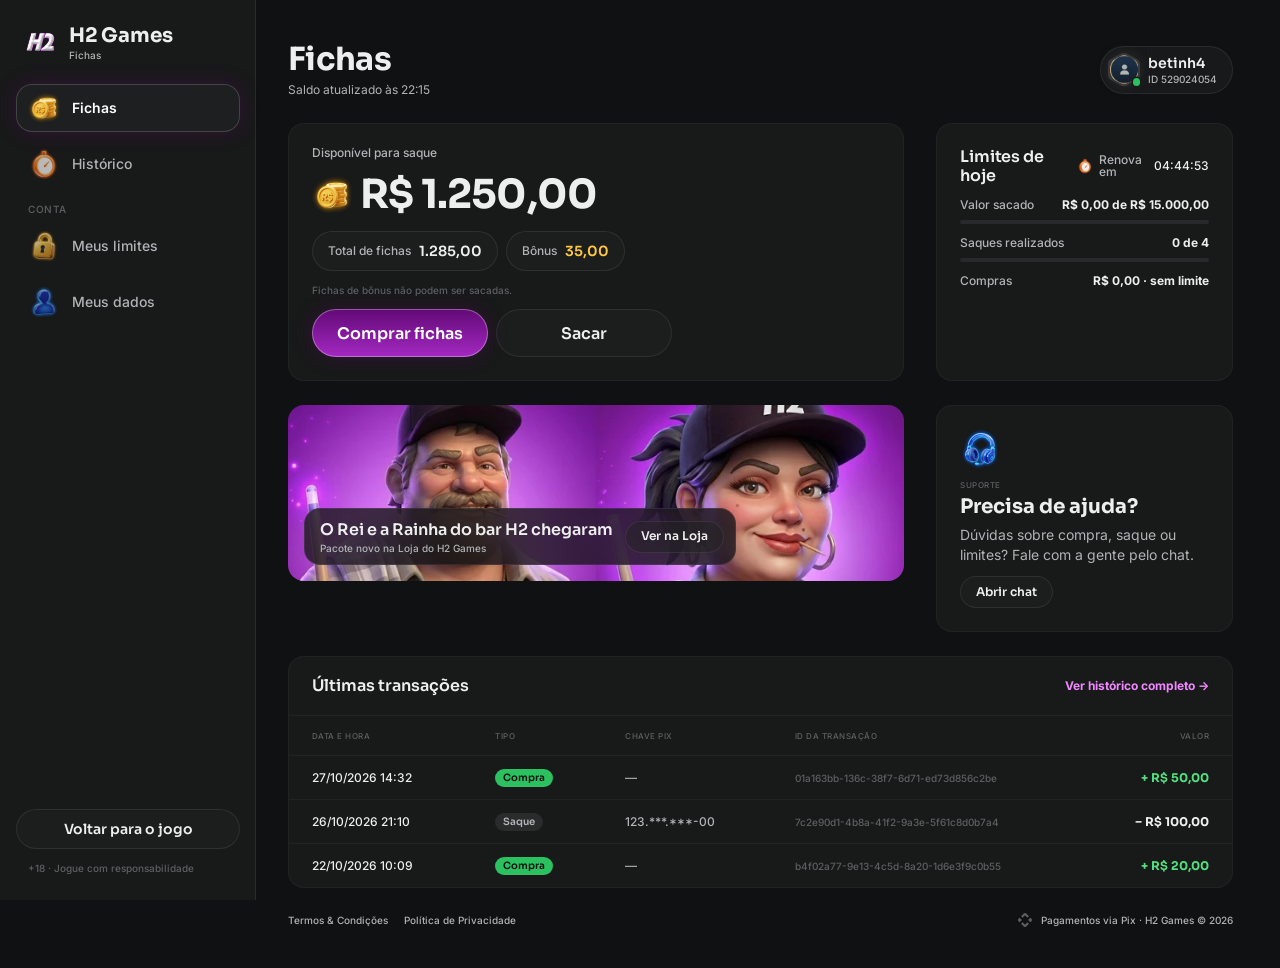
==== fichas/index.html @ 17045046 "H2 Games · protótipo navegável gerado a partir do EstrelaGames (cores, logo, verso, Rei e Rainha do " ====
<!doctype html>
<html lang="pt-BR">
<head>
<meta charset="utf-8">
<meta name="viewport" content="width=device-width, initial-scale=1, viewport-fit=cover">
<meta name="robots" content="noindex, nofollow">
<meta name="theme-color" content="#101112">
<title>Fichas · H2 Games</title>
<link rel="icon" href="../assets/ui/logo_icon.webp">
<link rel="preconnect" href="https://fonts.googleapis.com">
<link rel="preconnect" href="https://fonts.gstatic.com" crossorigin>
<link rel="stylesheet" href="https://fonts.googleapis.com/css2?family=Inter:wght@400;500;600;700&family=Sora:wght@600;700;800&display=swap">
<link rel="stylesheet" href="../css/tokens.css?v=20261027h">
<link rel="stylesheet" href="../css/ui.css?v=20261027h">
<link rel="stylesheet" href="fichas.css?v=20261027h">
</head>
<body>
<svg width="0" height="0" style="position:absolute" aria-hidden="true">
  <defs><clipPath id="hexclip" clipPathUnits="objectBoundingBox"><path id="hexpath" d=""/></clipPath></defs>
  <symbol id="i-chev-l-light" viewBox="0 0 320 512"><path d="M20.7 267.3c-6.2-6.2-6.2-16.4 0-22.6l192-192c6.2-6.2 16.4-6.2 22.6 0s6.2 16.4 0 22.6L54.6 256 235.3 436.7c6.2 6.2 6.2 16.4 0 22.6s-16.4 6.2-22.6 0l-192-192z"/></symbol>
  <symbol id="i-x" viewBox="0 0 384 512"><path d="M324.5 411.1c6.2 6.2 16.4 6.2 22.6 0s6.2-16.4 0-22.6L214.6 256 347.1 123.5c6.2-6.2 6.2-16.4 0-22.6s-16.4-6.2-22.6 0L192 233.4 59.5 100.9c-6.2-6.2-16.4-6.2-22.6 0s-6.2 16.4 0 22.6L169.4 256 36.9 388.5c-6.2 6.2-6.2 16.4 0 22.6s16.4 6.2 22.6 0L192 278.6 324.5 411.1z"/></symbol>
  <symbol id="i-check" viewBox="0 0 448 512"><path d="M438.6 105.4c12.5 12.5 12.5 32.8 0 45.3l-256 256c-12.5 12.5-32.8 12.5-45.3 0l-128-128c-12.5-12.5-12.5-32.8 0-45.3s32.8-12.5 45.3 0L160 338.7 393.4 105.4c12.5-12.5 32.8-12.5 45.3 0z"/></symbol>
  <symbol id="i-copy" viewBox="0 0 448 512"><path d="M208 0H332.1c12.7 0 24.9 5.1 33.9 14.1l67.9 67.9c9 9 14.1 21.2 14.1 33.9V336c0 26.5-21.5 48-48 48H208c-26.5 0-48-21.5-48-48V48c0-26.5 21.5-48 48-48zM48 128h80v64H64V448H256V416h64v48c0 26.5-21.5 48-48 48H48c-26.5 0-48-21.5-48-48V176c0-26.5 21.5-48 48-48z"/></symbol>
  <symbol id="i-pix" viewBox="0 0 24 24"><path d="M6.1 6.3 10.1 2.3a2.7 2.7 0 0 1 3.8 0l4 4-2.3 2.3-2.9-2.9a1 1 0 0 0-1.4 0L8.4 8.6 6.1 6.3zm11.8 11.4-4 4a2.7 2.7 0 0 1-3.8 0l-4-4 2.3-2.3 2.9 2.9a1 1 0 0 0 1.4 0l2.9-2.9 2.3 2.3zM2.3 10.1l1.6-1.6L7.4 12l-3.5 3.5-1.6-1.6a2.7 2.7 0 0 1 0-3.8zm19.4 0a2.7 2.7 0 0 1 0 3.8l-1.6 1.6-3.5-3.5 3.5-3.5 1.6 1.6z"/></symbol>
</svg>

<div class="fx">
  <aside class="side" id="side" aria-label="Menu"></aside>
  <div class="main">
    <header class="mtop" id="mtop"></header>
    <main class="page" id="page"></main>
    <footer class="foot" id="foot"></footer>
  </div>
</div>
<div class="veil" id="veil" hidden><section class="drawer" id="drawer" role="dialog" aria-modal="true"></section></div>
<div class="toast" id="toast"><span class="hint-pill" id="toastTxt"></span></div>

<script src="fichas.js?v=20261027h"></script>
</body>
</html>
---- css/tokens.css ----
/* H2 Games · tokens do DS EstrelaGames (Rjx31bgpOt4m1U8DVKyWtd · modo H2 Games), valores resolvidos 1:1 */
:root{
  color-scheme: dark;
  /* background */
  --bg-default:#101112; --bg-subtle:#181919; --bg-strong:#212223; --bg-raised:#28292a; --bg-inset:#010101; --bg-highlight:#ffffff14; --bg-chrome:#181919; --bg-divider:#28292a; --bg-band:#00000052;
  --bga-default-50:#10111280; --bga-default-75:#101112bf; --bga-subtle-50:#18191980; --bga-subtle-75:#181919bf;
  --bga-strong-25:#21222340; --bga-strong-50:#21222380; --bga-strong-75:#212223bf;
  --bga-secondary-16:#f087ff29; --bga-secondary-32:#f087ff52; --bga-accent-12:#ffc8411f;
  /* border */
  --border-muted:#ffffff14; --border-default:#212223; --border-strong:#383a3b; --border-focus:#620976;
  --border-hl-top:#ffffff29; --border-gold-top:#fbcfffe5; --border-gold-bottom:#6209765c;
  /* text */
  --text-default:#edeeee; --text-muted:#b0b4b6; --text-link:#f087ff; --text-subtle:#5d6062; --text-disabled:#454849;
  --text-brand:#f087ff; --text-success:#52de7e; --text-error:#ff6b6e; --text-prize:#ffc841;
  --text-on-color:#ffffff; --text-on-color-muted:#ffffffd9; --text-on-color-subtle:#ffffffb2; --text-on-light:#101112;
  /* system */
  --sys-info:#77158e; --sys-success:#2cc160; --sys-success-strong:#8cf0a9; --sys-warning:#ffbe2e; --sys-error:#ef4452;
  --sysa-success-25:#2cc16040; --sysa-error-25:#ef445240; --sysa-info-25:#3b74f540;
  --notification-error:#ef4452;
  /* effects */
  --hl-subtle:#ffffff29; --hl:#ffffff52; --hl-strong:#ffffff7a;
  --shadow-faint:#0000001f; --shadow-subtle:#0000003d; --shadow:#00000066; --shadow-strong:#00000080;
  --glow-info:#62097652; --glow-accent:#ffbe2e52; --glow-success:#52de7ea3; --glow-gold:#f087ff52; --glow-blue:#f087ff; --glow-red:#ff6b6e;
  /* surfaces */
  --surface-card-top:#181919; --surface-card-bottom:#101112; --surface-elevated-top:#28292a; --surface-elevated-bottom:#181919;
  /* buttons */
  --btn-primary-top:#620976; --btn-primary-bg:#a429c2; --btn-secondary-border:#77158e;
  --btn-disabled-top:#28292a; --btn-disabled-bg:#28292a; --btn-disabled-text:#454849;
  /* tabs */
  --tab-default-text:#b0b4b6; --tab-container:#212223; --input-border:#212223;
  --tab-padrao:#620976; --tab-padrao-tint:#6209763d; --tab-rosa:#e93d82; --tab-rosa-tint:#e93d823d;
  /* games */
  --game-truco:#e5484d; --game-paulista:#3b74f5; --game-cacheta:#8752f2; --game-tranca:#2cc160; --game-buraco:#1f9a4a;
  --game-poker:#0fa968; --game-sinuca:#2fa35a; --game-todos:#77158e; --game-domino:#14b8a6; --game-dama:#f76b15; --game-xadrez:#5b6cff;
  --game-paulista-tint:#3b74f53d; --game-truco-tint:#e5484d3d; --game-cacheta-tint:#8752f23d; --game-buraco-tint:#1f9a4a3d;
  /* crew */
  --crew-engenheiro:#4fb3ff; --crew-comandante:#f5c542; --crew-piloto:#ff5a36; --crew-navegador:#e86bff; --crew-explorador:#4dffb8;
  --crew-bar:#ff9f43; --crew-reis:#34d399; --crew-nobru:#3d8bff; --crew-inhui:#ff4fb0;
  /* stake / table */
  --stake-padrao-top:#68137c; --stake-padrao-bottom:#3a0b46; --stake-iniciante-top:#1f9a4a; --stake-iniciante-bottom:#1f502c;
  --table-card-top:#1f5a4a; --table-card-bottom:#0f2e2a; --table-stake:#ffc841;
  --plus-bg:#52de7e; --plus-icon:#101112;
  /* cards */
  --card-face:#ffffff; --card-border:#9ea2a4; --suit-red:#c72c3d; --suit-black:#141922; --back-top:#7f2096; --back-bottom:#4d005d;
  /* seat timer */
  --seat-timer-track:#ffffff1f; --seat-timer:#77158e;
  /* type */
  --f-display:"Sora", "Inter", system-ui, sans-serif;
  --f-ui:"Inter", system-ui, -apple-system, sans-serif;
  --f-call:"Industry", "Sora", sans-serif;
  /* marca · H2 Games (sobrescreve) */
  --back-top:#5a036d; --back-bottom:#230f28; --btn-primary-text:#ffffff; --crew-nobru:#A429C2; --crew-inhui:#A429C2; --crew-rainhah2:#F087FF;
}
/* estilos de texto do DS */
.t-d3xl{font:700 64px/1.2 var(--f-display);letter-spacing:-.02em}
.t-d2xl{font:700 48px/1.2 var(--f-display);letter-spacing:-.02em}
.t-dxl{font:700 40px/1.2 var(--f-display);letter-spacing:-.02em}
.t-dl{font:700 32px/1.2 var(--f-display);letter-spacing:-.02em}
.t-dm{font:700 24px/1.2 var(--f-display);letter-spacing:-.01em}
.t-ds{font:700 20px/1.2 var(--f-display);letter-spacing:-.01em}
.t-dxs{font:600 16px/1.2 var(--f-display)}
.t-d2xs{font:600 14px/1.2 var(--f-display)}
.t-d3xs{font:600 12px/1.2 var(--f-display)}
.t-hm{font:700 20px/1.2 var(--f-ui)}
.t-ll{font:500 16px/1 var(--f-ui)} .t-lm{font:500 14px/1 var(--f-ui)} .t-ls{font:500 12px/1 var(--f-ui)} .t-lxs{font:500 10px/1 var(--f-ui)} .t-l2xs{font:500 8px/1 var(--f-ui)}
.t-link{font:700 12px/1.5 var(--f-ui)}
.t-p2xl{font:400 20px/1.5 var(--f-ui)} .t-pm{font:400 14px/1.5 var(--f-ui)} .t-ps{font:400 12px/1.5 var(--f-ui)}
---- css/ui.css ----
/* EstrelaGames · base + componentes do DS (Apple Gamer Style · Glass). Medidas 1:1 com o Figma (frame 375). */
*{box-sizing:border-box}
html,body{height:100%;margin:0}
body{background:#05080c;color:var(--text-default);font-family:var(--f-ui);-webkit-font-smoothing:antialiased;overflow:hidden;-webkit-text-size-adjust:100%}
button{font:inherit;color:inherit;border:0;background:none;padding:0;margin:0;cursor:pointer;-webkit-tap-highlight-color:transparent;text-align:inherit}
button:focus-visible,[role="button"]:focus-visible{outline:2px solid var(--border-focus);outline-offset:2px}
/* cards clicáveis são div[role=button]: o WebKit (iPhone) não estica os filhos de um <button> com flex */
[role="button"]{cursor:pointer;-webkit-tap-highlight-color:transparent;-webkit-user-select:none;user-select:none;outline:0}
input{font:inherit;color:inherit;border:0;background:none;outline:0;padding:0;margin:0;min-width:0}
img,video{display:block;max-width:100%;user-select:none;-webkit-user-drag:none}
svg{display:block}
[hidden]{display:none!important}
.ic{flex:none;object-fit:contain;pointer-events:none}

/* ---------- aparelho ---------- */
.stage-wrap{position:fixed;inset:0;display:flex;align-items:center;justify-content:center}
.phone{position:relative;width:375px;height:812px;background:var(--bg-subtle);overflow:hidden;border-radius:48px;box-shadow:0 0 0 10px #0c1016,0 0 0 11px #2a3340,0 40px 80px rgba(0,0,0,.6);transform-origin:center;display:flex;flex-direction:column}
.status{position:relative;flex:none;height:44px;display:flex;align-items:center;justify-content:space-between;padding:0 26px 0 32px;font:600 15px/1 var(--f-ui);background:var(--bg-subtle);z-index:60;pointer-events:none}
.status .island{position:absolute;left:50%;top:10px;width:118px;height:32px;margin-left:-59px;border-radius:20px;background:#000}
.status .icons{display:flex;gap:6px;align-items:center}
.app{position:relative;flex:1;min-height:0;overflow:hidden}
@media (max-width:520px){
  .phone{width:100vw;height:100vh;height:100dvh;border-radius:0;box-shadow:none;transform:none!important}
  .status{display:none}
  .app{padding-top:env(safe-area-inset-top,0px)}
}
.scr{position:absolute;inset:0;display:flex;flex-direction:column;background:var(--bg-subtle);overflow:hidden}
.app>.scr{top:env(safe-area-inset-top,0px)}
@media (min-width:521px){.app>.scr{top:0}}
.scroll{flex:1;min-height:0;overflow-y:auto;overflow-x:hidden;-webkit-overflow-scrolling:touch;scrollbar-width:none;overscroll-behavior:contain}
.scroll::-webkit-scrollbar,.hscroll::-webkit-scrollbar{display:none}
/* linha com rolagem lateral: sem clip, sangra até a borda da tela (regra Oct 26) */
.hscroll{display:flex;overflow-x:auto;overflow-y:visible;scrollbar-width:none;margin:0 -8px;padding:0 8px;scroll-padding:0 8px;-webkit-overflow-scrolling:touch}

/* ---------- ícones 3D ---------- */
.i16{width:16px;height:16px}.i20{width:20px;height:20px}.i24{width:24px;height:24px}.i28{width:28px;height:28px}.i32{width:32px;height:32px}.i36{width:36px;height:36px}.i40{width:40px;height:40px}.i48{width:48px;height:48px}

/* ---------- header-game (Mobile · Glass) ---------- */
.hdr{position:relative;flex:none;height:64px;display:flex;align-items:center;gap:4px;padding:8px 12px;background:var(--bg-subtle);overflow:hidden;z-index:20}
.hdr::before{content:"";position:absolute;left:48px;top:-70px;width:280px;height:140px;border-radius:50%;background:var(--glow-blue);filter:blur(60px);opacity:.15;pointer-events:none}
.hdr .side{position:relative;flex:1;min-width:0;display:flex;align-items:center;gap:4px}
.hdr .logo{width:24px;height:36px;display:grid;place-items:center;flex:none}
.hdr .logo img{width:25px;height:24px}
.cpill{flex:1;min-width:0;height:34px;display:flex;align-items:center;gap:2px;padding:4px;border-radius:999px;background:linear-gradient(90deg,#52de7e1a,#21222306),var(--bga-strong-50);box-shadow:inset 0 0 0 1px var(--border-muted);overflow:hidden}
.cpill.bonus{padding:4px 8px 4px 4px;background:linear-gradient(90deg,#21222306,#ffc8411a),var(--bga-strong-50)}
.cpill .ic{width:24px;height:24px}
.cpill .t{flex:1;min-width:0;display:flex;flex-direction:column;gap:2px;text-align:left}
.cpill .t small{font:500 8px/1 var(--f-ui);color:var(--text-muted)}
.cpill .t b{font:700 12px/10px var(--f-ui);color:var(--text-default);white-space:nowrap;overflow:hidden;text-overflow:ellipsis}
.cpill.bonus .t b{color:var(--text-prize)}
.cpill .plus{width:20px;height:20px;border-radius:10px;background:var(--plus-bg);display:grid;place-items:center;flex:none}
.cpill .plus svg{width:12px;height:12px;fill:var(--plus-icon)}
.hbell{position:relative;width:36px;height:36px;border-radius:18px;background:var(--bga-strong-50);box-shadow:inset 0 0 0 1px var(--border-muted);display:grid;place-items:center;flex:none}
.hbell .ic{width:28px;height:28px}
.hbell i{position:absolute;left:28px;top:0;width:8px;height:8px;border-radius:50%;background:var(--notification-error)}
.hbell i[hidden]{display:none}

/* ---------- header-avatar (hexágono com borda da tripulação) ---------- */
.hav{position:relative;display:inline-block;flex:none;width:var(--w,44px);height:var(--h,48px)}
.hav .gl{position:absolute;left:-4.5%;top:0;width:109%;aspect-ratio:1;border-radius:50%;background:var(--cc);filter:blur(calc(var(--w,44px) * .16));opacity:.45;pointer-events:none}
.hav .hx{position:absolute;inset:0;-webkit-clip-path:url(#hexclip);clip-path:url(#hexclip);background:var(--cc)}
.hav .hx img{position:absolute;inset:2px;width:calc(100% - 4px);height:calc(100% - 4px);object-fit:cover;object-position:center top;-webkit-clip-path:url(#hexclip);clip-path:url(#hexclip);background:var(--bg-raised)}
.hav .on{position:absolute;left:77%;top:75%;width:23%;aspect-ratio:1;border-radius:50%;background:var(--sys-success);box-shadow:0 0 0 1.5px var(--bg-subtle)}
.hav.xs{--w:24px;--h:26px}.hav.s{--w:32px;--h:35px}.hav.m{--w:44px;--h:48px}.hav.l{--w:56px;--h:60px}
.hav.xs .hx img,.hav.s .hx img{inset:1.5px;width:calc(100% - 3px);height:calc(100% - 3px)}
.hav.empty{height:var(--w)}
.hav.empty .av0{position:absolute;inset:4.5%;width:91%;height:91%}
.hav.empty .add{position:absolute;left:63.6%;top:63.6%;width:27.3%;height:27.3%;border-radius:50%;background:var(--plus-bg);box-shadow:0 0 0 1.2px var(--bg-subtle);display:grid;place-items:center}
.hav.empty .add svg{width:58%;height:58%;fill:var(--plus-icon)}

/* ---------- avatar circular (avatar-estrela-games) ---------- */
.av{position:relative;display:inline-block;vertical-align:middle;flex:none;width:var(--s,48px);height:var(--s,48px);border-radius:50%;background:linear-gradient(180deg,var(--surface-elevated-top),var(--surface-elevated-bottom));box-shadow:inset 0 0 0 var(--bw,2px) #ffffff29}
.av img{position:absolute;inset:var(--bw,2px);width:calc(100% - 2*var(--bw,2px));height:calc(100% - 2*var(--bw,2px));border-radius:50%;object-fit:cover;object-position:center top}
.av.s{--s:32px;--bw:1px}.av.m{--s:48px;--bw:2px}.av.l{--s:80px;--bw:3px}.av.xl{--s:120px;--bw:4px}
.av .lvl{position:absolute;left:50%;bottom:-4px;transform:translateX(-50%);padding:1px 6px;border-radius:999px;background:var(--bg-raised);box-shadow:0 0 0 2px var(--bg-default);font:600 12px/14px var(--f-display);white-space:nowrap}
.av.empty .ph{position:absolute;inset:25%;width:50%;height:50%;fill:#ffffff52}
.av .addb{position:absolute;left:63.3%;top:63.3%;width:36.7%;height:36.7%;border-radius:50%;background:var(--plus-bg);display:grid;place-items:center;box-shadow:0 0 0 3px var(--bg-subtle)}
.av .addb svg{width:50%;height:50%;fill:#fff}

/* ---------- navbar-glass ---------- */
.nav{position:absolute;left:16px;right:16px;bottom:calc(12px + env(safe-area-inset-bottom,0px));height:64px;display:flex;align-items:stretch;padding:4px;border-radius:24px;background:var(--bga-strong-75);box-shadow:inset 0 0 0 1px var(--border-muted);-webkit-backdrop-filter:blur(24px);backdrop-filter:blur(24px);z-index:30}
.nav>button{position:relative;flex:1;min-width:0;display:flex;flex-direction:column;align-items:center;justify-content:center;border-radius:20px}
.nav>button .ic{width:32px;height:32px;opacity:.75}
.nav>button>span{font:500 10px/1 var(--f-ui);color:var(--text-subtle);white-space:nowrap}
.nav>button.on{flex:none;width:104px;justify-content:flex-end;gap:2px;padding-bottom:6px;background:var(--bga-secondary-16);box-shadow:inset 0 0 0 1px var(--hl-subtle),0 0 20px var(--glow-info)}
.nav>button.on .ic{position:absolute;left:28px;top:-14px;width:48px;height:48px;opacity:1}
.nav>button.on .lr{width:100%;display:flex;align-items:center;justify-content:space-between;padding:0 8px}
.nav>button.on .lr span{font:500 10px/1 var(--f-ui);color:var(--text-on-color)}
.nav .lr i{width:16px;height:16px;display:grid;place-items:center}
.nav .lr svg{width:10px;height:16px;fill:var(--text-on-color)}

/* ---------- game-block ---------- */
.gb{position:relative;flex:none;width:72px;height:64px;border-radius:16px;display:flex;flex-direction:column;align-items:center;justify-content:center;padding:4px 0;background:var(--tab-container);box-shadow:inset 0 0 0 1px var(--hl);font:500 10px/1 var(--f-ui);color:var(--text-on-color);white-space:nowrap}
.gb .ic{width:40px;height:40px}
.gb.on{justify-content:flex-end;padding:0 0 6px;background:var(--gc);box-shadow:0 4px 12px var(--gs,transparent)}
.gb.on .ic{position:absolute;left:50%;top:-12px;width:60px;height:60px;margin-left:-30px}
.gb .lk{position:absolute;right:4px;top:4px;width:14px;height:14px;opacity:.8}
.gb.on .lk{display:none}
.games-row{gap:8px;padding-top:12px;margin-top:-12px}
.games-row .gb{width:72px}

/* ---------- tabs ---------- */
.tabs{display:flex;gap:2px;height:44px;padding:4px;border-radius:12px;background:var(--bg-raised);box-shadow:inset 0 0 0 1px var(--input-border)}
.tabs>button{position:relative;flex:1;min-width:0;height:34px;border-radius:8px;display:flex;align-items:center;justify-content:center;padding:8px 16px;font:500 12px/1 var(--f-ui);color:var(--tab-default-text);white-space:nowrap}
.tabs>button.on{background:var(--tc-tint);font:700 12px/18px var(--f-ui);color:var(--text-default)}
.tabs>button.on::after{content:"";position:absolute;left:50%;bottom:0;width:24px;height:3px;margin-left:-12px;border-radius:2px;background:var(--tc);box-shadow:0 0 8px var(--tc)}
.tabs>button .lk{font:500 9px/1 var(--f-ui);margin-left:4px;opacity:.7}
.tabs{--tc:var(--tab-padrao);--tc-tint:var(--tab-padrao-tint)}
.tabs.t-azul{--tc:var(--game-paulista);--tc-tint:var(--game-paulista-tint)}
.tabs.t-vermelha{--tc:var(--game-truco);--tc-tint:var(--game-truco-tint)}
.tabs.t-roxa{--tc:var(--game-cacheta);--tc-tint:var(--game-cacheta-tint)}
.tabs.t-verde{--tc:var(--game-buraco);--tc-tint:var(--game-buraco-tint)}
.tabs.t-rosa{--tc:var(--tab-rosa);--tc-tint:var(--tab-rosa-tint)}

/* ---------- button-glass ---------- */
.btn{display:inline-flex;align-items:center;justify-content:center;gap:8px;white-space:nowrap;transition:transform .12s,filter .12s;flex:none}
.btn:active{transform:scale(.97)}
.btn.l{height:48px;padding:0 24px;border-radius:24px;font:600 16px/1.2 var(--f-display)}
.btn.m{height:40px;padding:0 20px;border-radius:20px;font:600 14px/1.2 var(--f-display)}
.btn.s{height:32px;padding:0 16px;border-radius:16px;font:600 12px/1.2 var(--f-display)}
.btn.xl{height:56px;padding:0 24px;border-radius:28px;font:600 16px/1.2 var(--f-display)}
.btn.m44{height:44px;border-radius:22px}
.btn.pri{background:linear-gradient(180deg,var(--btn-primary-top),var(--btn-primary-bg));box-shadow:inset 0 0 0 1px var(--hl),0 0 20px var(--glow-info);color:var(--btn-primary-text)}
.btn.sec{background:var(--bga-strong-50);box-shadow:inset 0 0 0 1px var(--border-muted);color:var(--text-default)}
.btn:disabled,.btn.dis{background:var(--btn-disabled-bg);box-shadow:none;color:var(--btn-disabled-text);pointer-events:none}
.btn.danger-txt{background:none;box-shadow:none;color:var(--text-error);font:500 14px/1 var(--f-ui)}
.btn.fill{flex:1;min-width:0}
.btn.wide{width:100%}
.btn .ic{width:20px;height:20px}

/* ---------- button-icon ---------- */
.bicon{width:40px;height:40px;border-radius:20px;display:grid;place-items:center;flex:none;background:var(--bga-strong-50);box-shadow:inset 0 0 0 1px var(--border-muted)}
.bicon .ic{width:24px;height:24px}
.bicon.s{width:32px;height:32px;border-radius:16px}.bicon.s .ic{width:20px;height:20px}
.bicon svg{width:14px;height:14px;fill:var(--text-default)}
.bicon.s28{width:28px;height:28px;border-radius:14px}.bicon.s28 svg{width:16px;height:16px}

/* ---------- tag ---------- */
.tag{display:inline-flex;align-items:center;gap:4px;padding:2px 8px;border-radius:999px;font:600 12px/14px var(--f-display);white-space:nowrap;flex:none}
.tag.neutral{background:#ffffff14;color:var(--text-muted)}
.tag.gold{background:#f087ff29;color:var(--text-brand);box-shadow:inset 0 0 0 1px #fbcfff8c}
.tag.success{background:var(--sys-success);color:var(--bg-default)}
.tag.danger{background:var(--sys-error);color:var(--text-default)}
.tag.info{background:var(--sys-info);color:var(--text-default)}
.tag.live{background:var(--sys-error);color:var(--text-default)}
.tag.beginner{background:var(--game-buraco);color:var(--text-default)}

/* ---------- section-title ---------- */
.stitle{display:flex;align-items:center;justify-content:space-between;gap:16px}
.stitle .tx{flex:1;min-width:0;display:flex;flex-direction:column;gap:2px}
.stitle b{font:700 20px/1.2 var(--f-display);letter-spacing:-.01em}
.stitle small{font:500 12px/1 var(--f-ui);color:var(--text-muted)}
.trow{display:flex;align-items:center;justify-content:space-between;gap:8px}
.trow b{font:600 14px/1.2 var(--f-display)}
.trow small{font:500 10px/1 var(--f-ui);color:var(--text-subtle)}

/* ---------- page-top ---------- */
.ptop{flex:none;display:flex;align-items:center;justify-content:space-between;gap:8px;padding:8px;min-height:45px}
.ptop .l{display:flex;align-items:center;gap:8px;min-width:0}
.ptop .back{width:28px;height:28px;border-radius:14px;display:grid;place-items:center;background:var(--bga-strong-50);box-shadow:inset 0 0 0 1px var(--border-muted);flex:none}
.ptop .back svg{width:10px;height:16px;fill:var(--text-default)}
.ptop .tx{display:flex;flex-direction:column;min-width:0}
.ptop .tx b{font:600 16px/1.2 var(--f-display);white-space:nowrap;overflow:hidden;text-overflow:ellipsis}
.ptop .tx small{display:flex;align-items:center;gap:4px;font:500 10px/1 var(--f-ui);color:var(--text-muted)}
.ptop .tx small i{width:6px;height:6px;border-radius:50%;background:var(--sys-success)}

/* ---------- input-search / input ---------- */
.search{display:flex;align-items:center;gap:8px;height:40px;padding:0 16px 0 12px;border-radius:20px;background:var(--bga-strong-50);box-shadow:inset 0 0 0 1px var(--border-muted)}
.search svg{width:16px;height:16px;fill:var(--text-muted);flex:none}
.search input{flex:1;font:500 12px/1 var(--f-ui);color:var(--text-default)}
.search input::placeholder{color:var(--text-muted)}
.field{display:flex;flex-direction:column;gap:8px}
.field>label{font:500 14px/1 var(--f-ui);color:var(--text-default)}
.field .box{display:flex;align-items:center;gap:8px;height:40px;padding:8px 12px;border-radius:12px;background:var(--bga-strong-50);box-shadow:inset 0 0 0 1px var(--border-muted)}
.field .box:focus-within{box-shadow:inset 0 0 0 1px var(--border-focus)}
.field .box input{flex:1;font:400 14px/1.5 var(--f-ui);color:var(--text-default)}
.field .box input::placeholder{color:var(--text-disabled)}
.field .box button svg{width:20px;height:20px;fill:var(--text-muted)}

/* ---------- otp ---------- */
.otp{display:flex;gap:8px;justify-content:center}
.otp .bx{width:48px;height:56px;border-radius:12px;background:#ffffff14;display:grid;place-items:center;font:700 24px/1.2 var(--f-display);color:var(--text-default);box-shadow:inset 0 0 0 1px var(--border-muted)}
.otp .bx.act{background:#ffffff1f;box-shadow:inset 0 0 0 2px var(--border-focus),0 0 12px var(--glow-info)}
.otp .bx.act::after{content:"";width:2px;height:24px;background:var(--border-focus);animation:blink 1s steps(1) infinite}
@keyframes blink{50%{opacity:0}}
.otp-in{position:absolute;opacity:0;pointer-events:none;width:1px;height:1px}

/* ---------- progress ---------- */
.prog{height:4px;border-radius:999px;background:#ffffff1f;overflow:hidden;flex:1}
.prog i{display:block;height:100%;border-radius:inherit;background:var(--tab-padrao);transition:width .3s}

/* ---------- stake-pill ---------- */
.stakes{position:relative;height:128px;overflow:hidden;margin:0 -8px}
.stakes .track{position:absolute;top:8px;left:50%;transform:translateX(-50%);display:flex;align-items:center;gap:8px;height:112px}
.sp{position:relative;flex:none;display:flex;flex-direction:column;border-radius:16px;padding:4px 4px 0;background:linear-gradient(180deg,var(--surface-elevated-top),var(--surface-card-bottom));box-shadow:inset 0 0 0 1px #ffffff29,0 16px 40px var(--shadow);transition:width .25s,height .25s}
.sp .st{position:relative;flex:1;align-self:stretch;border-radius:12px;display:flex;flex-direction:column;align-items:center;justify-content:center;gap:4px;background:linear-gradient(180deg,var(--stake-padrao-top),var(--stake-padrao-bottom));box-shadow:inset 0 0 0 1px var(--hl-subtle),inset 0 2px 8px var(--shadow)}
.sp .v{display:flex;align-items:center;gap:4px;font:600 14px/1.2 var(--f-display);white-space:nowrap}
.sp .v .ic{width:14px;height:14px}
.sp .q{position:absolute;top:4px;right:4px;display:flex;align-items:center;gap:3px;padding:2px 5px;border-radius:8px;background:var(--bga-strong-50);font:500 8px/1 var(--f-ui);white-space:nowrap}
.sp .q::before{content:"";width:5px;height:5px;border-radius:50%;background:var(--sys-success)}
.sp .tg{padding:2px 6px;border-radius:6px;background:var(--bga-strong-50);font:500 8px/1 var(--f-ui);color:var(--text-success)}
.sp .ft{flex:none;display:flex;align-items:center;justify-content:center;gap:3px;padding:4px 0 5px;white-space:nowrap}
.sp .ft small{font:500 8px/1 var(--f-ui);color:var(--text-muted)}
.sp .ft b{font:500 8px/1 var(--f-ui)}
.sp.ini .st{background:linear-gradient(180deg,var(--stake-iniciante-top),var(--stake-iniciante-bottom))}
.sp.S{width:68px;height:68px;padding:4px}
.sp.S .q,.sp.S .ft,.sp.S .tg{display:none}
.sp.M{width:88px;height:88px}
.sp.M .v{font:600 16px/1.2 var(--f-display)} .sp.M .v .ic{width:18px;height:18px}
.sp.L{width:112px;height:112px}
.sp.L .v{font:700 20px/1.2 var(--f-display);letter-spacing:-.01em} .sp.L .v .ic{width:24px;height:24px}
.sp.L .ft b{font:500 10px/1 var(--f-ui)}
.sp.on{box-shadow:inset 0 0 0 2px var(--btn-secondary-border),0 0 20px var(--glow-info)}
.sp.on .st{background:linear-gradient(180deg,var(--btn-primary-top),var(--btn-primary-bg))}
.sp.on.ini .st{background:linear-gradient(180deg,var(--stake-iniciante-top),var(--stake-iniciante-bottom))}
.stake-grid{display:grid;grid-template-columns:repeat(3,minmax(0,1fr));gap:12px}
.stake-grid .sp{width:auto;height:88px}

/* ---------- table-glass (mesa aberta) ---------- */
.tg-row{display:grid;grid-template-columns:repeat(2,minmax(0,1fr));gap:16px 8px}
.tgl{position:relative;height:92px;border-radius:46px;padding:4px;display:flex;background:linear-gradient(180deg,var(--surface-elevated-top),var(--surface-card-bottom));box-shadow:inset 0 0 0 1px #ffffff29,0 16px 40px var(--shadow);text-align:left}
.tgl .felt{flex:1;align-self:stretch;min-width:0;display:flex;align-items:center;padding:10px 12px 6px 70px;border-radius:41px;background:linear-gradient(180deg,var(--table-card-top),var(--table-card-bottom));box-shadow:inset 0 0 0 1px var(--hl-subtle),inset 0 2px 8px var(--shadow)}
.tgl .vals{display:flex;flex-direction:column;gap:4px;min-width:0}
.tgl .vals b{font:600 14px/1.2 var(--f-display);color:var(--table-stake);white-space:nowrap}
.tgl .vals small{font:500 10px/1 var(--f-ui);color:#ffffffb2;white-space:nowrap}
.tgl .seats{display:flex;align-items:center;gap:2px;height:20px}
.tgl .seats .pl{display:flex}
.tgl .seats .pl span{width:20px;height:20px;border-radius:10px;overflow:hidden;background:var(--cc);margin-right:-6px;box-shadow:0 0 0 1px var(--table-card-bottom)}
.tgl .seats .pl span img{width:100%;height:100%;object-fit:cover;object-position:center top}
.tgl .seats em{font:600 12px/14px var(--f-display);font-style:normal;margin-left:8px}
.tgl .tab{position:absolute;left:50%;top:-8px;transform:translateX(-50%);padding:2px 8px;border-radius:8px;background:var(--surface-elevated-top);box-shadow:inset 0 0 0 1px var(--border-muted);font:500 10px/12px var(--f-ui);color:var(--text-subtle);white-space:nowrap}
.tgl .deck{position:absolute;left:14px;top:25px;width:52px;height:52px}
.tgl.locked .felt>*{opacity:.55}
.tgl.pool{border-radius:16px}
.tgl.pool .felt{border-radius:12px;position:relative;overflow:hidden;background:linear-gradient(180deg,#2fa35a,#145c32)}
.tgl.pool .felt::before{content:"";position:absolute;left:30%;top:0;bottom:0;border-left:1px solid #ffffff29}
.tgl.pool .pk{position:absolute;width:10px;height:10px;border-radius:50%;background:#000000b2;box-shadow:inset 0 0 0 1px #ffffff1f}

/* ---------- action-tile ---------- */
.atile{width:80px;height:64px;border-radius:16px;display:flex;flex-direction:column;align-items:center;justify-content:center;background:var(--bga-strong-50);box-shadow:inset 0 0 0 1px var(--border-muted);font:600 14px/1.2 var(--f-display);flex:none}
.atile .ic{width:28px;height:28px}

/* ---------- bottom sheet (sheet glass) ---------- */
.veil{position:absolute;inset:0;z-index:50;background:var(--bga-default-75);display:flex;align-items:flex-end;animation:fade .2s both}
.bsheet{position:relative;width:100%;max-height:calc(100% - 24px);display:flex;flex-direction:column;align-items:stretch;gap:12px;padding:8px 12px calc(24px + env(safe-area-inset-bottom,0px));border-radius:24px 24px 0 0;background:var(--bg-subtle);box-shadow:inset 0 1px 0 var(--hl-subtle),0 16px 40px var(--shadow);animation:up .28s cubic-bezier(.2,.9,.3,1) both;overflow:hidden}
.bsheet.g16{gap:16px}
.bsheet .handle{width:36px;height:4px;border-radius:2px;background:var(--border-muted);align-self:center;flex:none}
.bsheet .scroll{margin:0 -12px;padding:0 12px}
.sh-h{display:flex;align-items:center;gap:12px;flex:none}
.sh-h>.ic{width:36px;height:36px}
.sh-h .tx{flex:1;min-width:0;display:flex;flex-direction:column;gap:2px}
.sh-h .tx b{font:600 16px/1.2 var(--f-display)}
.sh-h .tx small{font:500 10px/1.2 var(--f-ui);color:var(--text-subtle)}
.sh-h .tx small.ok{display:flex;align-items:center;gap:6px;color:var(--sys-success)}
.sh-h .tx small.ok::before{content:"";width:8px;height:8px;border-radius:50%;background:var(--sys-success)}
.xbtn{width:32px;height:32px;border-radius:16px;display:grid;place-items:center;background:var(--bga-strong-50);box-shadow:inset 0 0 0 1px var(--border-muted);flex:none}
.xbtn svg{width:14px;height:14px;fill:var(--text-default)}
@keyframes up{from{transform:translateY(100%)}to{transform:none}}
@keyframes fade{from{opacity:0}}
@keyframes pop{from{transform:scale(.3);opacity:0}}

/* ---------- hint (pílula) / toast ---------- */
.hint-pill{display:inline-flex;align-items:center;gap:4px;padding:4px 12px;border-radius:999px;background:var(--bga-strong-75);box-shadow:inset 0 0 0 1px var(--hl-subtle);font:500 10px/1.2 var(--f-ui);color:var(--text-default);white-space:nowrap;-webkit-backdrop-filter:blur(12px);backdrop-filter:blur(12px)}
.toast{position:absolute;left:50%;top:72px;transform:translate(-50%,-8px);opacity:0;transition:opacity .2s,transform .2s;z-index:90;pointer-events:none;max-width:calc(100% - 32px)}
.toast .hint-pill{font-size:11px;padding:6px 14px;white-space:normal;text-align:center}
.toast.show{opacity:1;transform:translate(-50%,0)}

/* ---------- list / cells ---------- */
.cell{display:flex;flex-direction:column;gap:2px;padding:8px;border-radius:12px;background:var(--bga-strong-50);box-shadow:inset 0 0 0 1px var(--border-muted);min-width:0;flex:1}
.cell small{font:500 10px/1 var(--f-ui);color:var(--text-subtle)}
.cell b{font:600 14px/1.2 var(--f-display);white-space:nowrap}
.card-raised{border-radius:16px;background:var(--bg-raised)}
.muted{color:var(--text-muted)}.subtle{color:var(--text-subtle)}.prize{color:var(--text-prize)}.ok{color:var(--text-success)}.err{color:var(--text-error)}

@media (prefers-reduced-motion: reduce){*,*::before,*::after{animation-duration:.01ms!important;animation-iteration-count:1!important;transition-duration:.01ms!important}}
---- fichas/fichas.css ----
/* H2 Games · Fichas (página fora do app). Usa os tokens e componentes do app (../css/tokens.css + ui.css: .btn, .tabs, .tag, .field, .xbtn, .hav, .toast).
   Celular (Figma W01–W09, 375): header + abas + cartões empilhados, comprar/sacar em tela cheia.
   Computador ≥ 1024 (Figma DW01–DW09, 1920): menu 256 à esquerda, conteúdo 1312 (grade 864 + 416, gap 32), comprar/sacar num drawer de 480. */
html,body{height:auto;min-height:100%}
html{scrollbar-gutter:stable}
body{overflow:auto;background:var(--bg-default)}
body.lock{overflow:hidden}
a{color:inherit;text-decoration:none}
.od{display:none}
.fx{min-height:100vh;display:flex}
.main{flex:1;min-width:0;display:flex;flex-direction:column}
.ic{width:24px;height:24px}

/* ---------- celular: header + abas ---------- */
.side{display:none}
.mtop{position:sticky;top:0;z-index:20;display:flex;flex-direction:column;background:var(--bg-default);padding-top:env(safe-area-inset-top,0px)}
.mtop .row{display:flex;align-items:center;gap:12px;height:60px;padding:0 16px 0 12px;box-shadow:inset 0 -1px 0 var(--border-muted)}
.bk{width:32px;height:32px;border-radius:16px;display:grid;place-items:center;flex:none;background:var(--bga-strong-50);box-shadow:inset 0 0 0 1px var(--border-muted)}
.bk svg{width:10px;height:16px;fill:var(--text-brand)}
.brand{flex:1;min-width:0;display:flex;align-items:center;gap:12px}
.brand img{width:33px;height:32px}
.brand span{display:flex;flex-direction:column;gap:2px}
.brand b{font:700 20px/1.2 var(--f-display);letter-spacing:-.01em}
.brand small{font:500 10px/1 var(--f-ui);color:var(--text-muted)}
.mtop .tabs{margin:12px 12px 0}
.mtop .tabs>button{height:36px}

.page{display:flex;flex-direction:column;gap:12px;padding:12px 12px 0}
.ptitle{display:none}
.ptitle.mob{display:flex;padding:8px 4px 0}
.ptitle .tx{display:flex;flex-direction:column;gap:4px}
.ptitle h1{margin:0;font:700 20px/1.2 var(--f-display);letter-spacing:-.01em}
.ptitle .tx small{font:400 12px/1.4 var(--f-ui);color:var(--text-muted)}
.ptitle .r{display:none}

.card{display:flex;flex-direction:column;gap:16px;padding:16px;border-radius:16px;background:var(--bg-subtle);box-shadow:inset 0 0 0 1px var(--border-default)}
.grid,.col{display:flex;flex-direction:column;gap:12px}

/* saldo */
.bal{gap:12px}
.bal .lbl{font:500 12px/1 var(--f-ui);color:var(--text-muted)}
.amt{display:flex;align-items:center;gap:8px}
.amt .ic{width:32px;height:32px}
.amt b{font:700 32px/1.2 var(--f-display);letter-spacing:-.02em}
.chips{display:flex;flex-wrap:wrap;gap:8px}
.chip{display:inline-flex;align-items:center;gap:8px;height:40px;padding:0 16px;border-radius:20px;background:var(--bga-strong-50);box-shadow:inset 0 0 0 1px var(--border-muted)}
.chip small{font:500 12px/1 var(--f-ui);color:var(--text-muted)}
.chip b{font:600 14px/1.2 var(--f-display)}
.prize{color:var(--text-prize)}
.bal .bnote{font:500 10px/1.4 var(--f-ui);color:var(--text-subtle)}
.acts{display:grid;grid-template-columns:repeat(2,minmax(0,1fr));gap:8px}
.acts .btn{width:100%}

/* limites */
.lim{gap:12px}
.lh{display:flex;align-items:center;justify-content:space-between;gap:8px}
.lh>b{font:700 20px/1.2 var(--f-display);letter-spacing:-.01em}
.renew{display:flex;align-items:center;gap:6px}
.renew .ic{width:16px;height:16px}
.renew small{font:500 12px/1 var(--f-ui);color:var(--text-muted)}
.renew b{font:500 12px/1 var(--f-ui)}
.lrow{display:flex;align-items:center;justify-content:space-between;gap:8px;font:500 14px/1.2 var(--f-ui);color:var(--text-muted)}
.lrow b{font:700 14px/1.2 var(--f-ui);color:var(--text-default);text-align:right}
.lbar{display:block;height:4px;margin-top:-4px;border-radius:2px;background:var(--bg-raised);overflow:hidden}
.lbar i{display:block;height:100%;border-radius:2px;background:var(--tab-padrao)}

/* banner da Loja */
.banner{position:relative;height:168px;border-radius:16px;overflow:hidden;box-shadow:inset 0 0 0 1px var(--border-default)}
.banner>img{width:100%;height:100%;object-fit:cover;object-position:center 30%}
.banner .gl{position:absolute;left:12px;right:12px;bottom:12px;display:flex;align-items:center;gap:12px;padding:12px 12px 12px 16px;border-radius:16px;background:var(--bga-default-75);-webkit-backdrop-filter:blur(24px);backdrop-filter:blur(24px);box-shadow:inset 0 0 0 1px var(--border-muted)}
.banner .gl>span{flex:1;min-width:0;display:flex;flex-direction:column;gap:4px}
.banner .gl b{font:600 14px/1.2 var(--f-display);white-space:nowrap;overflow:hidden;text-overflow:ellipsis}
.banner .gl small{font:500 10px/1 var(--f-ui);color:var(--text-muted)}

/* suporte */
.help{flex-direction:row;align-items:center;gap:12px}
.help>.ic{width:40px;height:40px}
.help .tx{flex:1;min-width:0;display:flex;flex-direction:column;gap:2px}
.help .k{display:none}
.help .tx b{font:600 16px/1.2 var(--f-display)}
.help .tx>span{font:500 12px/1.3 var(--f-ui);color:var(--text-muted)}

/* transações */
.txs{padding:0;gap:0;overflow:hidden}
.th{display:flex;align-items:center;justify-content:space-between;padding:16px;box-shadow:inset 0 -1px 0 var(--border-default)}
.th b{font:600 16px/1.2 var(--f-display)}
.th a{font:700 12px/1.5 var(--f-ui);color:var(--text-link)}
.tbl{display:none}
.tlist{display:flex;flex-direction:column}
.trow{display:flex;align-items:center;justify-content:space-between;gap:12px;padding:16px;box-shadow:inset 0 -1px 0 var(--border-default)}
.trow:last-child{box-shadow:none}
.trow span{display:flex;flex-direction:column;gap:6px}
.trow .l{align-items:flex-start}
.trow .r{align-items:flex-end;text-align:right}
.trow small{font:500 12px/1 var(--f-ui);color:var(--text-muted)}
.trow .r small{font-size:10px;color:var(--text-subtle)}
.trow b{font:700 14px/1.2 var(--f-display)}
.ok{color:var(--text-success)!important}
.tag{font-size:12px;padding:3px 10px}

/* histórico: no celular cada bloco é um cartão */
.hist{background:none;box-shadow:none;padding:0;gap:12px}
.hbar{display:flex;flex-direction:column;gap:12px}
.hbar .tabs>button{height:36px}
.flt{display:flex;gap:8px}
.fbtn,.search{display:flex;align-items:center;gap:8px;height:40px;padding:0 12px;border-radius:12px;background:var(--bg-subtle);box-shadow:inset 0 0 0 1px var(--border-default);font:500 14px/1 var(--f-ui)}
.fbtn{flex:none}
.fbtn .ic,.search .ic{width:20px;height:20px}
.search{flex:1;min-width:0}
.search input{flex:1;font:400 14px/1.5 var(--f-ui)}
.search input::placeholder{color:var(--text-muted)}
.sum{display:grid;grid-template-columns:repeat(3,minmax(0,1fr));gap:8px;padding:16px;border-radius:16px;background:var(--bg-subtle);box-shadow:inset 0 0 0 1px var(--border-default)}
.sum div{display:flex;flex-direction:column;gap:6px}
.sum small{font:500 10px/1 var(--f-ui);color:var(--text-subtle);text-transform:uppercase;letter-spacing:.04em}
.sum div:last-child{text-align:right}
.sum b{font:700 20px/1.2 var(--f-display);letter-spacing:-.01em}
.hl{display:flex;flex-direction:column;border-radius:16px;background:var(--bg-subtle);box-shadow:inset 0 0 0 1px var(--border-default);overflow:hidden}
.hl .trow{box-shadow:inset 0 -1px 0 var(--border-default)}
.pag{padding:16px;text-align:center;font:500 10px/1 var(--f-ui);color:var(--text-subtle)}
.empty{margin:0;padding:32px 16px;text-align:center;font:500 14px/1.4 var(--f-ui);color:var(--text-muted)}

/* dados + avisos */
.dados{gap:0;padding:4px 16px}
.dados div{display:flex;flex-direction:column;gap:6px;padding:12px 0;box-shadow:inset 0 -1px 0 var(--border-default)}
.dados div:last-child{box-shadow:none}
.dados small{font:500 12px/1 var(--f-ui);color:var(--text-muted)}
.dados b{font:500 16px/1.2 var(--f-ui)}
.tip{margin:0;padding:12px;border-radius:12px;background:var(--bg-subtle);box-shadow:inset 0 0 0 1px var(--border-default);font:500 12px/1.4 var(--f-ui);color:var(--text-muted)}

/* rodapé */
.foot{display:flex;flex-direction:column;align-items:center;gap:12px;padding:24px 16px calc(24px + env(safe-area-inset-bottom,0px));font:500 10px/1 var(--f-ui);color:var(--text-subtle)}
.foot .lk{display:flex;gap:16px}
.foot .lk a{color:var(--text-muted)}
.foot .pix{display:flex;align-items:center;gap:8px;color:var(--text-muted)}
.foot .pix svg{width:16px;height:16px;fill:var(--text-subtle)}

/* ---------- comprar / sacar ---------- */
.veil{position:fixed;inset:0;z-index:60;background:var(--bga-default-75);animation:fade .2s both}
.drawer{position:absolute;inset:0;display:flex;flex-direction:column;background:var(--bg-default);overflow-y:auto;animation:dIn .22s ease-out both}
@keyframes fade{from{opacity:0}}
@keyframes dIn{from{transform:translateY(16px);opacity:0}}
.dh{position:sticky;top:0;z-index:2;display:flex;align-items:center;justify-content:space-between;padding:calc(16px + env(safe-area-inset-top,0px)) 16px 16px;background:var(--bg-subtle);box-shadow:inset 0 -1px 0 var(--border-muted)}
.dh b{font:700 20px/1.2 var(--f-display);letter-spacing:-.01em}
.xbtn svg{fill:var(--text-brand)}
.steps{display:flex;align-items:center;gap:8px;margin:0;padding:16px;list-style:none}
.steps>b{flex:1;min-width:8px;height:1px;background:var(--border-default)}
.steps li{display:flex;align-items:center;gap:8px;font:500 12px/1 var(--f-ui);color:var(--text-muted);white-space:nowrap}
.steps i{width:24px;height:24px;border-radius:12px;display:grid;place-items:center;font:500 10px/1 var(--f-ui);font-style:normal;background:var(--bga-strong-50);box-shadow:inset 0 0 0 1.5px var(--border-strong)}
.steps i svg{width:10px;height:10px;fill:var(--text-default)}
.steps li.on{color:var(--text-default)}
.steps li.on i,.steps li.done i{box-shadow:inset 0 0 0 1.5px var(--btn-secondary-border),0 0 8px var(--glow-info)}
.db{display:flex;flex-direction:column;gap:16px;padding:8px 16px calc(32px + env(safe-area-inset-bottom,0px))}
.bmini{display:flex;align-items:center;gap:12px;padding:12px 16px;border-radius:16px;background:var(--bg-subtle);box-shadow:inset 0 0 0 1px var(--border-default)}
.bmini .ic{width:32px;height:32px}
.bmini span{display:flex;flex-direction:column;gap:2px}
.bmini .a{flex:1}.bmini .b{align-items:flex-end}
.bmini small{font:500 10px/1 var(--f-ui);color:var(--text-muted)}
.bmini .a b{font:700 20px/1.2 var(--f-display);letter-spacing:-.01em}
.bmini .b b{font:600 14px/1.2 var(--f-display);color:var(--text-brand)}
.q{margin:0;font:500 14px/1.2 var(--f-ui);color:var(--text-muted)}
.amts{display:grid;grid-template-columns:repeat(4,minmax(0,1fr));gap:8px;margin-top:-4px}
.amts button{height:36px;border-radius:18px;text-align:center;background:var(--bga-strong-50);box-shadow:inset 0 0 0 1px var(--border-muted);font:600 14px/1.2 var(--f-display)}
.amts button.on{background:linear-gradient(180deg,var(--btn-primary-top),var(--btn-primary-bg));box-shadow:inset 0 0 0 1px var(--hl),0 0 12px var(--glow-info)}
.field .box{height:40px;background:var(--bg-default);box-shadow:inset 0 0 0 1px var(--text-muted)}
.info{display:flex;align-items:center;gap:12px;padding:12px;border-radius:12px;background:var(--bg-subtle);box-shadow:inset 0 0 0 1px var(--border-default);font:500 12px/1.3 var(--f-ui);color:var(--text-muted)}
.info svg{width:20px;height:20px;flex:none;fill:var(--text-subtle)}
.info svg.ok{fill:var(--sys-success)}
.note{margin:0;padding:12px;border-radius:12px;background:var(--bg-subtle);box-shadow:inset 0 0 0 1px var(--border-default);font:500 10px/1.4 var(--f-ui);color:var(--text-muted)}
.db .note:first-of-type{margin-top:8px}
.qr{width:200px;height:200px;align-self:center;border-radius:16px;background:#fff;padding:16px}
.qr svg{width:100%;height:100%}
.exp{display:flex;align-items:center;justify-content:center;gap:8px;margin:0;font:500 14px/1 var(--f-ui);color:var(--text-brand)}
.exp .ic{width:16px;height:16px}
.code{display:flex;align-items:center;gap:8px;padding:8px 8px 8px 12px;border-radius:12px;background:var(--bg-subtle);box-shadow:inset 0 0 0 1px var(--border-default)}
.code span{flex:1;min-width:0;overflow:hidden;text-overflow:ellipsis;white-space:nowrap;font:400 14px/1.5 var(--f-ui);color:var(--text-muted)}
.code .xbtn svg{fill:var(--text-default)}
.btn .bi{width:18px;height:18px;fill:currentColor}
.cap{margin:0;text-align:center;font:500 10px/1.4 var(--f-ui);color:var(--text-subtle)}
.fin,.idv{display:flex;flex-direction:column;align-items:center;gap:16px;padding-top:8px;text-align:center}
.fin h2,.idv h2{margin:0;font:700 24px/1.2 var(--f-display);letter-spacing:-.01em}
.fin p,.idv p{margin:0;font:400 14px/1.5 var(--f-ui);color:var(--text-muted)}
.okc{width:48px;height:48px;border-radius:24px;display:grid;place-items:center;background:var(--sys-success);box-shadow:0 0 16px var(--glow-success)}
.okc svg{width:22px;height:22px;fill:var(--bg-default)}
.big{display:flex;align-items:center;gap:8px;font:700 24px/1.2 var(--f-display)}
.big .ic{width:28px;height:28px}
.idv>.ic{width:48px;height:48px}
.fin .btn{width:100%}
.fin .btn .ic{width:20px;height:20px}
.toast{position:fixed;left:50%;top:24px;z-index:80}

/* ---------- computador ---------- */
@media (min-width:1024px){
  .od{display:inline}
  .om{display:none}
  .mtop{display:none}
  .side{position:sticky;top:0;height:100vh;width:256px;flex:none;display:flex;flex-direction:column;gap:24px;padding:24px 16px;background:var(--bg-subtle);box-shadow:inset -1px 0 0 var(--border-muted)}
  .side .brand{flex:none;padding:0 8px}
  .side nav{display:flex;flex-direction:column;gap:8px}
  .side .it{display:flex;align-items:center;gap:12px;height:48px;padding:0 12px;border-radius:16px;font:500 14px/1 var(--f-ui);color:var(--text-muted);transition:background .15s,color .15s}
  .side .it .ic{width:32px;height:32px;opacity:.75}
  .side .it:hover{background:var(--bga-strong-50);color:var(--text-default)}
  .side .it.on{background:var(--bga-strong-75);box-shadow:inset 0 0 0 1px var(--hl-subtle),0 0 20px var(--glow-info);color:var(--text-on-color);font-weight:600}
  .side .it.on .ic{opacity:1}
  .side .lb{padding:8px 12px 0;font:500 10px/1 var(--f-ui);letter-spacing:.06em;text-transform:uppercase;color:var(--text-subtle)}
  .side .sft{margin-top:auto;display:flex;flex-direction:column;gap:12px}
  .side .sft small{padding:0 12px;font:500 10px/1.5 var(--f-ui);color:var(--text-subtle)}
  .page{width:100%;max-width:1376px;margin:0 auto;padding:40px 32px 0;gap:24px}
  .ptitle,.ptitle.mob{display:flex;align-items:center;justify-content:space-between;gap:24px;padding:0}
  .ptitle h1{font:700 32px/1.2 var(--f-display);letter-spacing:-.02em}
  .ptitle .r{display:flex;align-items:center;gap:16px}
  .avail{display:flex;flex-direction:column;align-items:flex-end;gap:4px}
  .avail small{font:500 10px/1 var(--f-ui);color:var(--text-muted)}
  .avail b{font:700 14px/1.2 var(--f-display);color:var(--text-success)}
  .me{display:flex;align-items:center;gap:8px;height:48px;padding:0 16px 0 8px;border-radius:24px;background:var(--bga-strong-50);box-shadow:inset 0 0 0 1px var(--border-muted)}
  .me span{display:flex;flex-direction:column;gap:4px}
  .me b{font:600 14px/1 var(--f-display)}
  .me small{font:500 10px/1 var(--f-ui);color:var(--text-muted)}
  .card{padding:24px}
  .grid{display:grid;grid-template-columns:minmax(0,864fr) minmax(0,416fr);gap:24px 32px}
  .txs{grid-column:1/-1;padding:0}
  .col{max-width:864px;gap:16px}
  .amt .ic{width:40px;height:40px}
  .amt b{font:700 40px/1.2 var(--f-display)}
  .acts{display:flex}
  .acts .btn{width:176px}
  .lh>b{font:600 16px/1.2 var(--f-display)}
  .col .lh>b{font:700 20px/1.2 var(--f-display)}
  .lrow{font-size:12px}.lrow b{font-size:12px}
  .banner{height:176px}
  .banner .gl{left:16px;right:auto;bottom:16px}
  .banner .gl b{font-size:16px}
  .help{flex-direction:column;align-items:flex-start;gap:12px}
  .help .tx{gap:6px}
  .help .k{display:block;font:500 8px/1 var(--f-ui);letter-spacing:.06em;text-transform:uppercase;color:var(--text-subtle)}
  .help .tx b{font:700 20px/1.2 var(--f-display)}
  .help .tx>span{font:400 14px/1.4 var(--f-ui)}
  .th{padding:20px 24px}
  .tlist{display:none}
  .tbl{display:table;width:100%;border-collapse:collapse}
  .tbl th{padding:16px 24px;text-align:left;font:500 8px/1 var(--f-ui);letter-spacing:.06em;text-transform:uppercase;color:var(--text-subtle);box-shadow:inset 0 -1px 0 var(--border-default)}
  .tbl th:last-child,.tbl td:last-child{text-align:right}
  .tbl td{height:44px;padding:0 24px;font:500 12px/1 var(--f-ui);box-shadow:inset 0 -1px 0 var(--border-default)}
  .tbl tr:last-child td{box-shadow:none}
  .tbl td.mu{color:var(--text-muted)}
  .tbl td.id{font-size:10px;color:var(--text-subtle)}
  .tbl td.v{font:700 12px/1 var(--f-display)}
  .tag{font-size:10px;padding:2px 8px}
  .hist{padding:0;gap:0;background:var(--bg-subtle);box-shadow:inset 0 0 0 1px var(--border-default)}
  .hbar{flex-direction:row;align-items:center;gap:8px;padding:16px 24px;box-shadow:inset 0 -1px 0 var(--border-default)}
  .hbar .tabs{flex:none;width:292px}
  .flt{flex:1;gap:8px}
  .sum{display:flex;gap:40px;padding:16px 24px;border-radius:0;background:none;box-shadow:inset 0 -1px 0 var(--border-default)}
  .sum div:last-child{text-align:left}
  .sum small{font-size:8px}
  .sum b{font:600 16px/1.2 var(--f-display)}
  .hl{border-radius:0;background:none;box-shadow:none}
  .pag{text-align:left;padding:16px 24px;box-shadow:inset 0 1px 0 var(--border-default)}
  .dados{padding:8px 24px}
  .foot{flex-direction:row;justify-content:space-between;width:100%;max-width:1376px;margin:0 auto;padding:24px 32px 40px}
  /* comprar / sacar: drawer de 480 à direita */
  .drawer{left:auto;width:480px;background:var(--bg-subtle);box-shadow:-1px 0 0 var(--border-muted),-24px 0 64px var(--shadow-strong);animation-name:dSide}
  @keyframes dSide{from{transform:translateX(32px);opacity:0}}
  .dh{padding:24px 24px 16px;box-shadow:none}
  .steps{padding:8px 24px 16px}
  .db{padding:8px 24px 32px}
  .bmini,.note,.info,.code{background:var(--bg-default)}
}
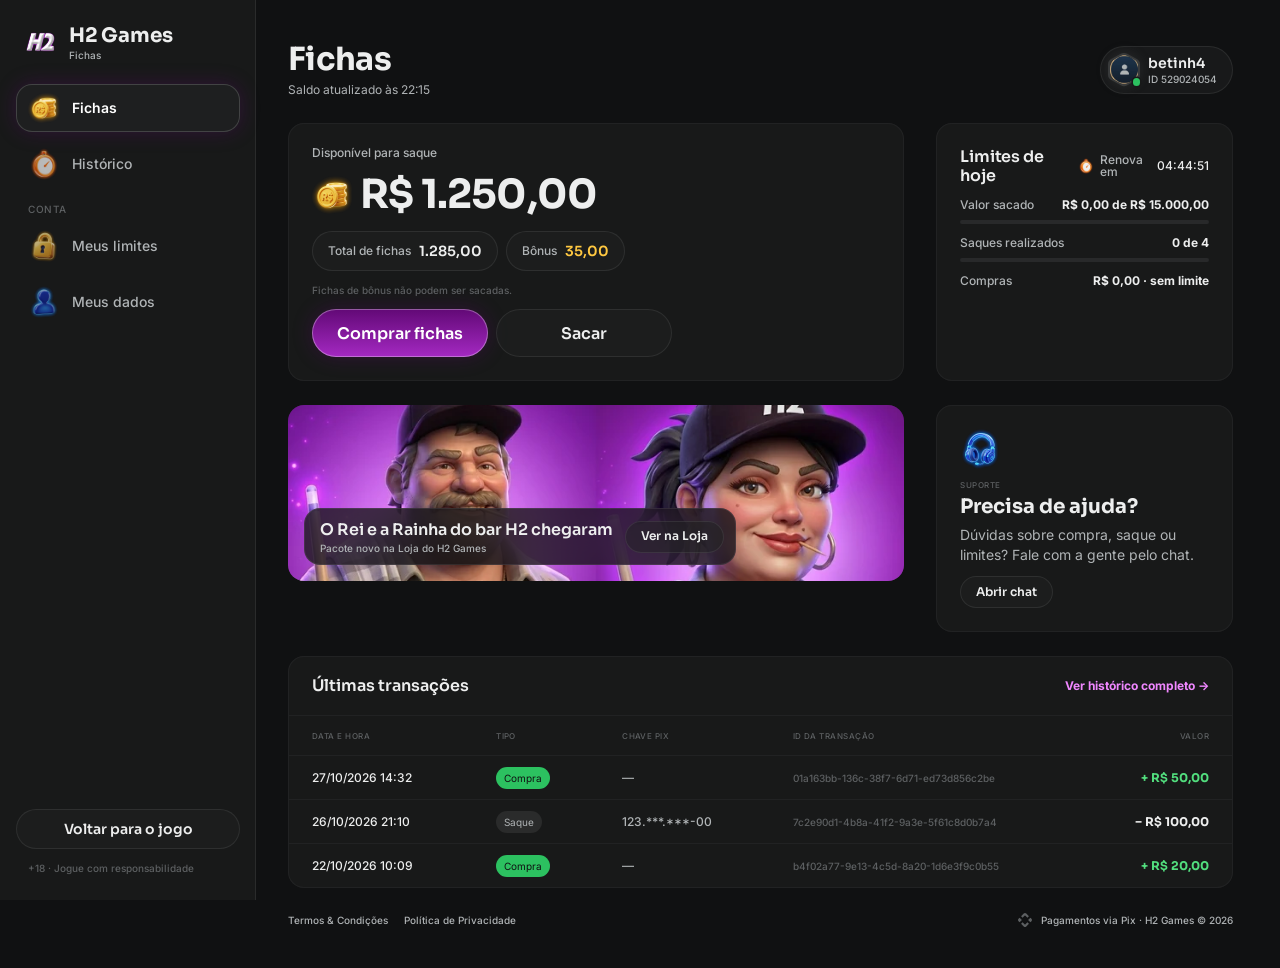
==== commit c34fd8fa: "Header: saldo com dropdown (Saldo total, geral, Bônus, Bônus Fidelidade, livre pra saque, Sacar | Co" ====
--- a/fichas/index.html
+++ b/fichas/index.html
@@ -10,9 +10,9 @@
 <link rel="preconnect" href="https://fonts.googleapis.com">
 <link rel="preconnect" href="https://fonts.gstatic.com" crossorigin>
 <link rel="stylesheet" href="https://fonts.googleapis.com/css2?family=Inter:wght@400;500;600;700&family=Sora:wght@600;700;800&display=swap">
-<link rel="stylesheet" href="../css/tokens.css?v=20261027h">
-<link rel="stylesheet" href="../css/ui.css?v=20261027h">
-<link rel="stylesheet" href="fichas.css?v=20261027h">
+<link rel="stylesheet" href="../css/tokens.css?v=20261117d">
+<link rel="stylesheet" href="../css/ui.css?v=20261117d">
+<link rel="stylesheet" href="fichas.css?v=20261117d">
 </head>
 <body>
 <svg width="0" height="0" style="position:absolute" aria-hidden="true">
@@ -35,6 +35,6 @@
 <div class="veil" id="veil" hidden><section class="drawer" id="drawer" role="dialog" aria-modal="true"></section></div>
 <div class="toast" id="toast"><span class="hint-pill" id="toastTxt"></span></div>
 
-<script src="fichas.js?v=20261027h"></script>
+<script src="fichas.js?v=20261117d"></script>
 </body>
 </html>
--- a/css/tokens.css
+++ b/css/tokens.css
@@ -32,7 +32,7 @@
   /* games */
   --game-truco:#e5484d; --game-paulista:#3b74f5; --game-cacheta:#8752f2; --game-tranca:#2cc160; --game-buraco:#1f9a4a;
   --game-poker:#0fa968; --game-sinuca:#2fa35a; --game-todos:#77158e; --game-domino:#14b8a6; --game-dama:#f76b15; --game-xadrez:#5b6cff;
-  --game-paulista-tint:#3b74f53d; --game-truco-tint:#e5484d3d; --game-cacheta-tint:#8752f23d; --game-buraco-tint:#1f9a4a3d;
+  --game-paulista-tint:#3b74f53d; --game-truco-tint:#e5484d3d; --game-cacheta-tint:#8752f23d; --game-buraco-tint:#1f9a4a3d; --game-poker-tint:#0fa9683d; --game-sinuca-tint:#2fa35a3d;
   /* crew */
   --crew-engenheiro:#4fb3ff; --crew-comandante:#f5c542; --crew-piloto:#ff5a36; --crew-navegador:#e86bff; --crew-explorador:#4dffb8;
   --crew-bar:#ff9f43; --crew-reis:#34d399; --crew-nobru:#3d8bff; --crew-inhui:#ff4fb0;
@@ -40,6 +40,7 @@
   --stake-padrao-top:#68137c; --stake-padrao-bottom:#3a0b46; --stake-iniciante-top:#1f9a4a; --stake-iniciante-bottom:#1f502c;
   --table-card-top:#1f5a4a; --table-card-bottom:#0f2e2a; --table-stake:#ffc841;
   --plus-bg:#52de7e; --plus-icon:#101112;
+  --btn-success-top:#52de7e; --btn-success-bg:#1f9a4a; /* DS button-glass ☰ Type=Success (Comprar) */
   /* cards */
   --card-face:#ffffff; --card-border:#9ea2a4; --suit-red:#c72c3d; --suit-black:#141922; --back-top:#7f2096; --back-bottom:#4d005d;
   /* seat timer */
--- a/css/ui.css
+++ b/css/ui.css
@@ -8,6 +8,7 @@
 [role="button"]{cursor:pointer;-webkit-tap-highlight-color:transparent;-webkit-user-select:none;user-select:none;outline:0}
 input{font:inherit;color:inherit;border:0;background:none;outline:0;padding:0;margin:0;min-width:0}
 img,video{display:block;max-width:100%;user-select:none;-webkit-user-drag:none}
+video::-webkit-media-controls,video::-webkit-media-controls-start-playback-button,video::-webkit-media-controls-overlay-play-button{display:none!important;-webkit-appearance:none} /* sem botão de play: os vídeos são fundo */
 svg{display:block}
 [hidden]{display:none!important}
 .ic{flex:none;object-fit:contain;pointer-events:none}
@@ -50,6 +51,45 @@
 .cpill.bonus .t b{color:var(--text-prize)}
 .cpill .plus{width:20px;height:20px;border-radius:10px;background:var(--plus-bg);display:grid;place-items:center;flex:none}
 .cpill .plus svg{width:12px;height:12px;fill:var(--plus-icon)}
+/* saldo com seta: abre o dropdown (DS header-game ◉ Expanded) */
+.cpill .chev{width:20px;height:20px;display:grid;place-items:center;flex:none}
+.cpill .chev svg{width:10px;height:10px;fill:var(--text-muted);transform:rotate(90deg);transition:transform .2s}
+.cpill.open{box-shadow:inset 0 0 0 1px var(--border-strong)} .cpill.open .chev svg{transform:rotate(-90deg)}
+.hdr .hbuy{flex:1;min-width:0}
+/* dropdown do saldo (DS balance-panel) · celular: preso embaixo do header */
+.baldrop{position:absolute;left:0;right:0;top:64px;bottom:0;z-index:45;background:var(--bga-default-75);animation:fade .15s both}
+.balp{display:flex;flex-direction:column;gap:16px;max-height:100%;overflow:auto;padding:16px 16px 24px;background:var(--bg-subtle);border-radius:0 0 24px 24px;box-shadow:inset 0 -1px 0 var(--hl-subtle),0 16px 40px rgba(0,0,0,.4);animation:balIn .22s cubic-bezier(.2,.8,.2,1) both}
+@keyframes balIn{from{transform:translateY(-12px);opacity:0}}
+.balp .top{display:flex;justify-content:space-between;align-items:flex-start}
+.balp .top small{font:500 12px/1.2 var(--f-ui);color:var(--text-muted)}
+.balp .tv{display:flex;align-items:center;gap:8px;margin-top:4px}
+.balp .tv b{font:700 32px/1.2 var(--f-display);letter-spacing:-.02em;font-variant-numeric:tabular-nums}
+.balp .eye,.balp .x{display:grid;place-items:center;width:28px;height:28px}
+.balp .eye svg{width:20px;height:20px;fill:var(--text-muted)}
+.balp .x svg{width:12px;height:12px;fill:var(--text-muted);transform:rotate(-90deg)}
+.balp .rows{display:flex;flex-direction:column;gap:12px}
+.balp .kv{display:flex;justify-content:space-between;gap:12px;font:400 14px/1.4 var(--f-ui);color:var(--text-muted)}
+.balp .kv b{font-weight:400;color:var(--text-default);font-variant-numeric:tabular-nums;text-align:right}
+.balp hr{border:0;height:1px;background:var(--border-muted);margin:0}
+.balp .acts{display:flex;gap:12px} .balp .acts .btn{flex:1}
+/* Bônus Fidelidade (DS _loyalty-bonus): Resgatar quando tem valor · Juntando com a seta que abre as regras */
+.fid{display:flex;flex-direction:column;gap:12px;padding:8px 12px 8px 8px;border-radius:24px;background:var(--bga-strong-50);box-shadow:inset 0 0 0 1px var(--border-muted)}
+.fid.ready{flex-direction:row;align-items:center;gap:8px}
+.fid .ic{width:28px;height:28px;flex:none}
+.fid .t{flex:1;min-width:0;display:flex;flex-direction:column;gap:2px;text-align:left}
+.fid .t b{font:400 14px/1.3 var(--f-ui);color:var(--text-default)}
+.fid .t small{font:500 10px/1.2 var(--f-ui);color:var(--text-muted)}
+.fid .v{font:400 14px/1 var(--f-ui);font-variant-numeric:tabular-nums}
+.fid .row{display:flex;align-items:center;gap:8px;width:100%}
+.fid .chev{width:20px;height:20px;display:grid;place-items:center;flex:none}
+.fid .chev svg{width:10px;height:10px;fill:var(--text-muted);transform:rotate(90deg);transition:transform .2s}
+.fid.open{border-radius:16px;padding:8px 12px 12px 8px} .fid.open .chev svg{transform:rotate(-90deg)}
+.fid .more{display:flex;flex-direction:column;gap:12px}
+.fid .wk{display:flex;flex-direction:column;gap:4px;padding:12px;border-radius:12px;background:var(--bga-default-50);box-shadow:inset 0 0 0 1px var(--border-muted)}
+.fid .wk small{font:500 12px/1.2 var(--f-ui);color:var(--text-muted)}
+.fid .wk b{font:700 20px/1.2 var(--f-display);color:var(--text-prize);font-variant-numeric:tabular-nums}
+.fid p{margin:0;font:400 12px/1.5 var(--f-ui);color:var(--text-muted)}
+.fid .kv{font-size:12px}
 .hbell{position:relative;width:36px;height:36px;border-radius:18px;background:var(--bga-strong-50);box-shadow:inset 0 0 0 1px var(--border-muted);display:grid;place-items:center;flex:none}
 .hbell .ic{width:28px;height:28px}
 .hbell i{position:absolute;left:28px;top:0;width:8px;height:8px;border-radius:50%;background:var(--notification-error)}
@@ -122,6 +162,7 @@
 .btn.m44{height:44px;border-radius:22px}
 .btn.pri{background:linear-gradient(180deg,var(--btn-primary-top),var(--btn-primary-bg));box-shadow:inset 0 0 0 1px var(--hl),0 0 20px var(--glow-info);color:var(--btn-primary-text)}
 .btn.sec{background:var(--bga-strong-50);box-shadow:inset 0 0 0 1px var(--border-muted);color:var(--text-default)}
+.btn.ok{background:linear-gradient(180deg,var(--btn-success-top),var(--btn-success-bg));box-shadow:inset 0 0 0 1px var(--hl),0 0 20px var(--glow-success);color:#fff}
 .btn:disabled,.btn.dis{background:var(--btn-disabled-bg);box-shadow:none;color:var(--btn-disabled-text);pointer-events:none}
 .btn.danger-txt{background:none;box-shadow:none;color:var(--text-error);font:500 14px/1 var(--f-ui)}
 .btn.fill{flex:1;min-width:0}
@@ -136,9 +177,9 @@
 .bicon.s28{width:28px;height:28px;border-radius:14px}.bicon.s28 svg{width:16px;height:16px}
 
 /* ---------- tag ---------- */
-.tag{display:inline-flex;align-items:center;gap:4px;padding:2px 8px;border-radius:999px;font:600 12px/14px var(--f-display);white-space:nowrap;flex:none}
+.tag{display:inline-flex;align-items:center;gap:4px;padding:2px 8px;border-radius:999px;font:400 12px/18px var(--f-ui);white-space:nowrap;flex:none}
 .tag.neutral{background:#ffffff14;color:var(--text-muted)}
-.tag.gold{background:#f087ff29;color:var(--text-brand);box-shadow:inset 0 0 0 1px #fbcfff8c}
+.tag.gold{padding:3px 8px;background:#f087ff29;color:#fff;box-shadow:inset 0 0 0 1px #fbcfff8c}
 .tag.success{background:var(--sys-success);color:var(--bg-default)}
 .tag.danger{background:var(--sys-error);color:var(--text-default)}
 .tag.info{background:var(--sys-info);color:var(--text-default)}
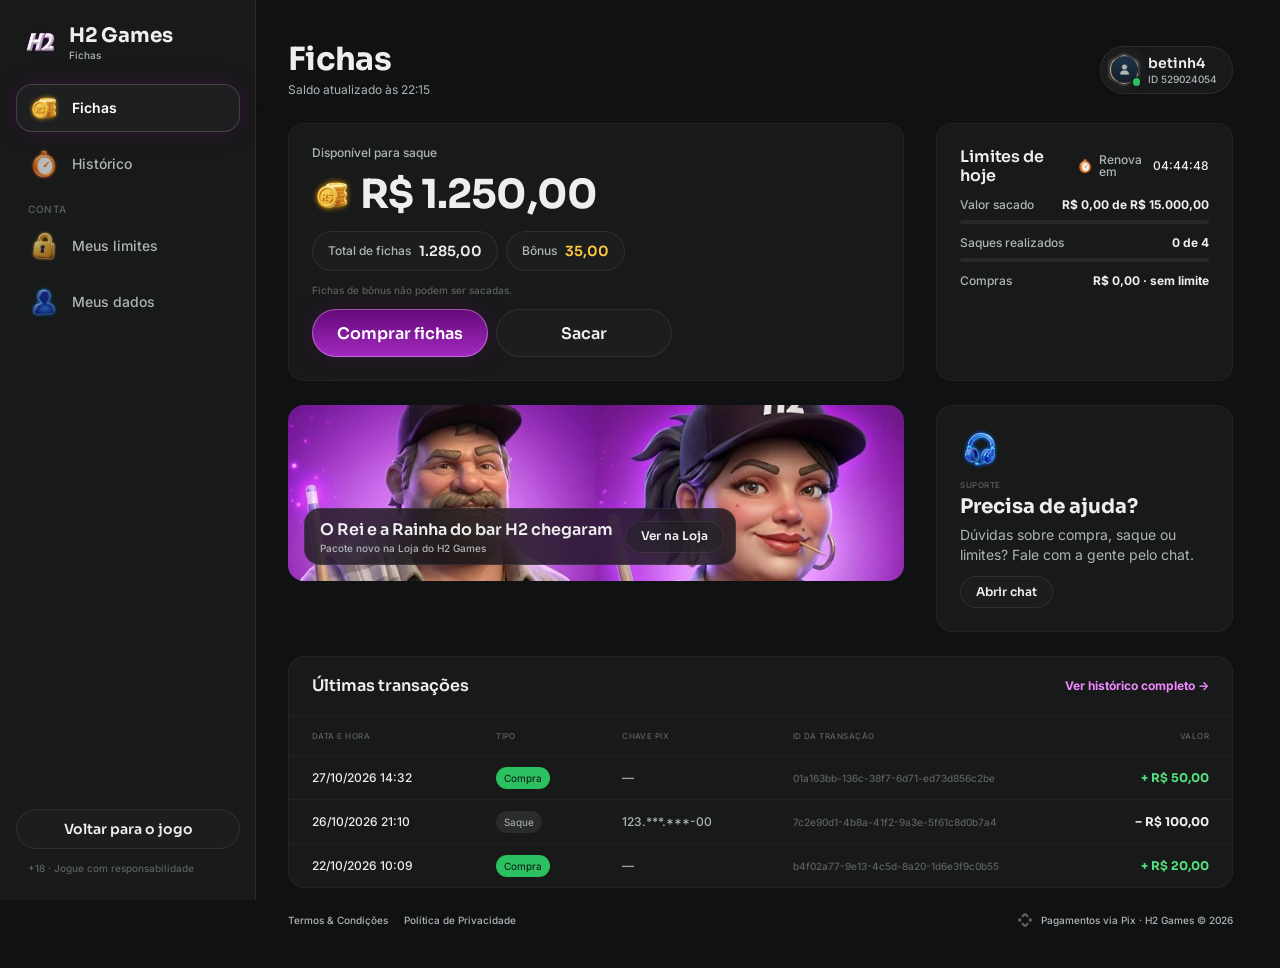
==== commit 4845225d: "Loja como na produção + promoção: pacotes a R$ 9,90 com as famílias da página Skins, pacote da marca" ====
--- a/fichas/index.html
+++ b/fichas/index.html
@@ -10,9 +10,9 @@
 <link rel="preconnect" href="https://fonts.googleapis.com">
 <link rel="preconnect" href="https://fonts.gstatic.com" crossorigin>
 <link rel="stylesheet" href="https://fonts.googleapis.com/css2?family=Inter:wght@400;500;600;700&family=Sora:wght@600;700;800&display=swap">
-<link rel="stylesheet" href="../css/tokens.css?v=20261117d">
-<link rel="stylesheet" href="../css/ui.css?v=20261117d">
-<link rel="stylesheet" href="fichas.css?v=20261117d">
+<link rel="stylesheet" href="../css/tokens.css?v=20261119a">
+<link rel="stylesheet" href="../css/ui.css?v=20261119a">
+<link rel="stylesheet" href="fichas.css?v=20261119a">
 </head>
 <body>
 <svg width="0" height="0" style="position:absolute" aria-hidden="true">
@@ -35,6 +35,6 @@
 <div class="veil" id="veil" hidden><section class="drawer" id="drawer" role="dialog" aria-modal="true"></section></div>
 <div class="toast" id="toast"><span class="hint-pill" id="toastTxt"></span></div>
 
-<script src="fichas.js?v=20261117d"></script>
+<script src="fichas.js?v=20261119a"></script>
 </body>
 </html>
--- a/css/tokens.css
+++ b/css/tokens.css
@@ -36,6 +36,8 @@
   /* crew */
   --crew-engenheiro:#4fb3ff; --crew-comandante:#f5c542; --crew-piloto:#ff5a36; --crew-navegador:#e86bff; --crew-explorador:#4dffb8;
   --crew-bar:#ff9f43; --crew-reis:#34d399; --crew-nobru:#3d8bff; --crew-inhui:#ff4fb0;
+  /* famílias da página Skins (mesma cor da chamada do Truco) */
+  --crew-laje:#ff7f50; --crew-portaria:#3ddc84; --crew-live:#b45cff; --crew-feira:#ffa62b; --crew-navalha:#ff4fb0; --crew-varzea:#5be37d; --crew-oficina:#3db8ff; --crew-posto:#ff3b4a; --crew-fliper:#a45cff; --crew-grau:#4fa3ff; --crew-palpite:#f2b233;
   /* stake / table */
   --stake-padrao-top:#68137c; --stake-padrao-bottom:#3a0b46; --stake-iniciante-top:#1f9a4a; --stake-iniciante-bottom:#1f502c;
   --table-card-top:#1f5a4a; --table-card-bottom:#0f2e2a; --table-stake:#ffc841;
--- a/css/ui.css
+++ b/css/ui.css
@@ -60,10 +60,9 @@
 .baldrop{position:absolute;left:0;right:0;top:64px;bottom:0;z-index:45;background:var(--bga-default-75);animation:fade .15s both}
 .balp{display:flex;flex-direction:column;gap:16px;max-height:100%;overflow:auto;padding:16px 16px 24px;background:var(--bg-subtle);border-radius:0 0 24px 24px;box-shadow:inset 0 -1px 0 var(--hl-subtle),0 16px 40px rgba(0,0,0,.4);animation:balIn .22s cubic-bezier(.2,.8,.2,1) both}
 @keyframes balIn{from{transform:translateY(-12px);opacity:0}}
-.balp .top{display:flex;justify-content:space-between;align-items:flex-start}
+.balp .top{display:flex;justify-content:space-between;align-items:center}
 .balp .top small{font:500 12px/1.2 var(--f-ui);color:var(--text-muted)}
-.balp .tv{display:flex;align-items:center;gap:8px;margin-top:4px}
-.balp .tv b{font:700 32px/1.2 var(--f-display);letter-spacing:-.02em;font-variant-numeric:tabular-nums}
+.balp .tv{display:flex;align-items:center;gap:4px}
 .balp .eye,.balp .x{display:grid;place-items:center;width:28px;height:28px}
 .balp .eye svg{width:20px;height:20px;fill:var(--text-muted)}
 .balp .x svg{width:12px;height:12px;fill:var(--text-muted);transform:rotate(-90deg)}
